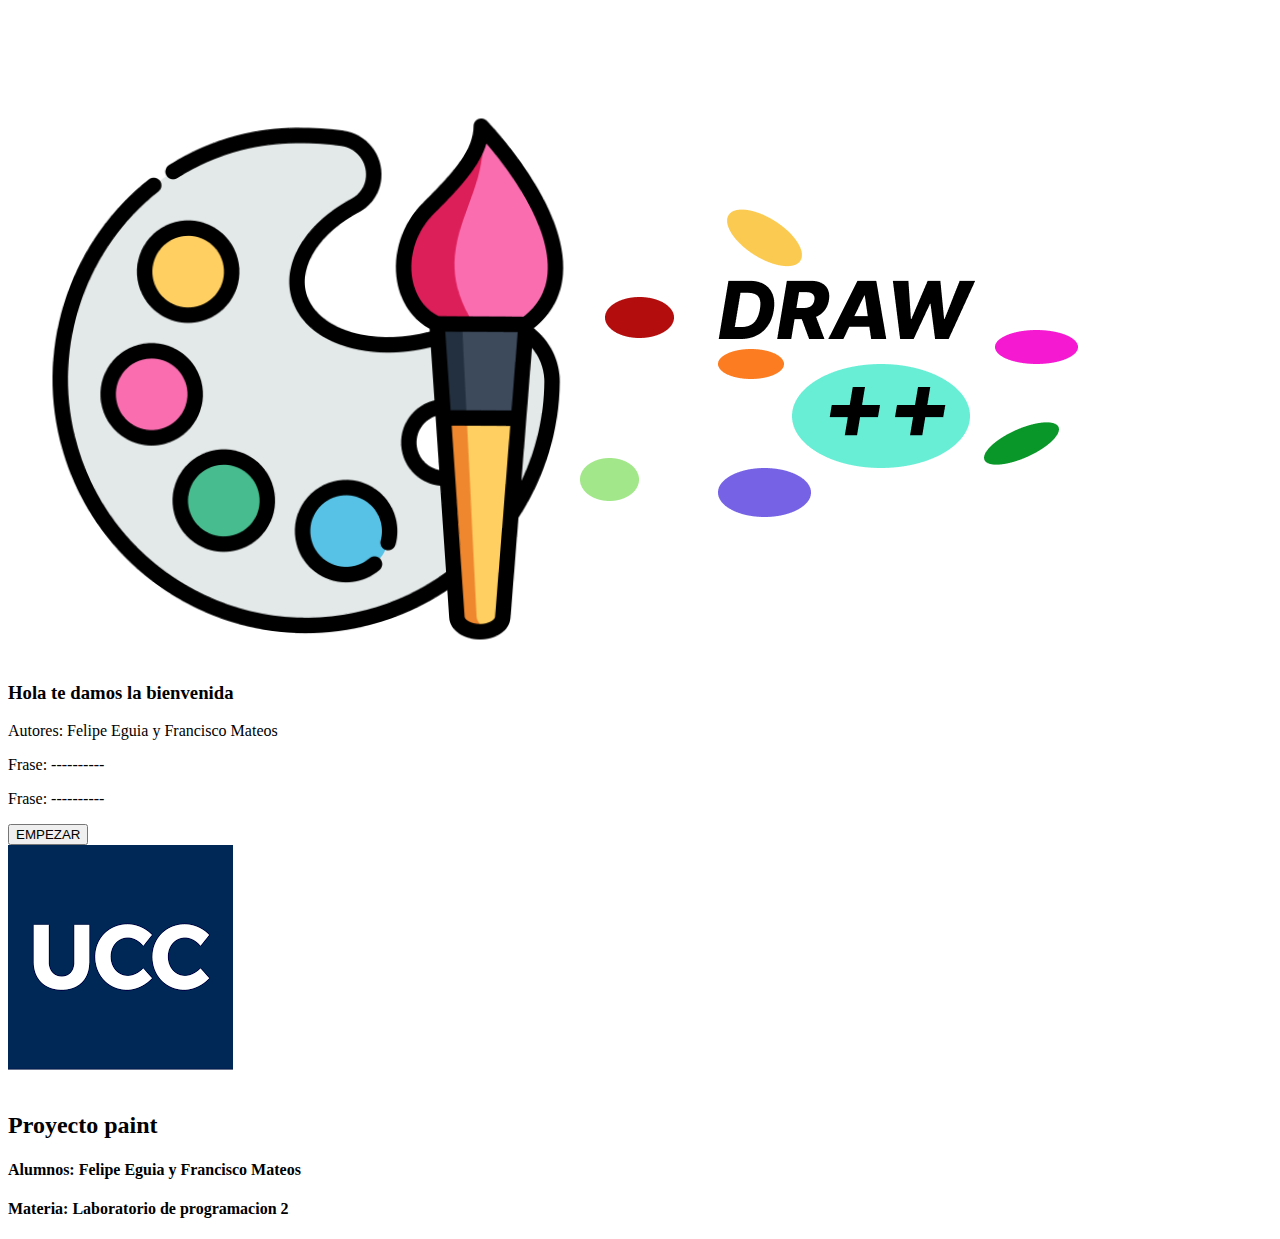
==== proyecto/Index.html @ 3b0e4953 "Commit inicial" ====
<!DOCTYPE html>
<html>
<head>
        <meta charset="utf-8">
	    <meta name="viewport" content="width=device-width, initial-scale=1">
	    <title>Draw++</title>
        <link rel="stylesheet" type="text/css" href="./resources/css/Index.css">
        <link href="https://fonts.googleapis.com/css2?family=Raleway:wght@200&display=swap" rel="stylesheet">
        <link rel="icon" href="" type="image" sizes="3232">
    
</head>

<body>
    <nav>
            <img src="./Resources/images/Frame_1_1.png"> 
    </nav>
    

    <div id="bienvenida">
        <h3>Hola te damos la bienvenida </h3>
    </div>

    <section class="section1" id="Info">
        <span>Autores: Felipe Eguia y Francisco Mateos</span>
        <p>Frase: ----------</p>
        <p>Frase: ----------</p>
    </section>

    <section class="section2" id="empezar">
        
        <button id="empezar">EMPEZAR</button>
        
    </section>
    
    <footer>
        <img id="ucclogo" src="./Resources/images/ucclogo.png">
		<section class="section3" id="pie"><br>
            <h2>Proyecto paint</h2>
			<h4>Alumnos: Felipe Eguia y Francisco Mateos</h4>
			<h4>Materia: Laboratorio de programacion 2</h4>

		</section>
	</footer>


</body>
</html>
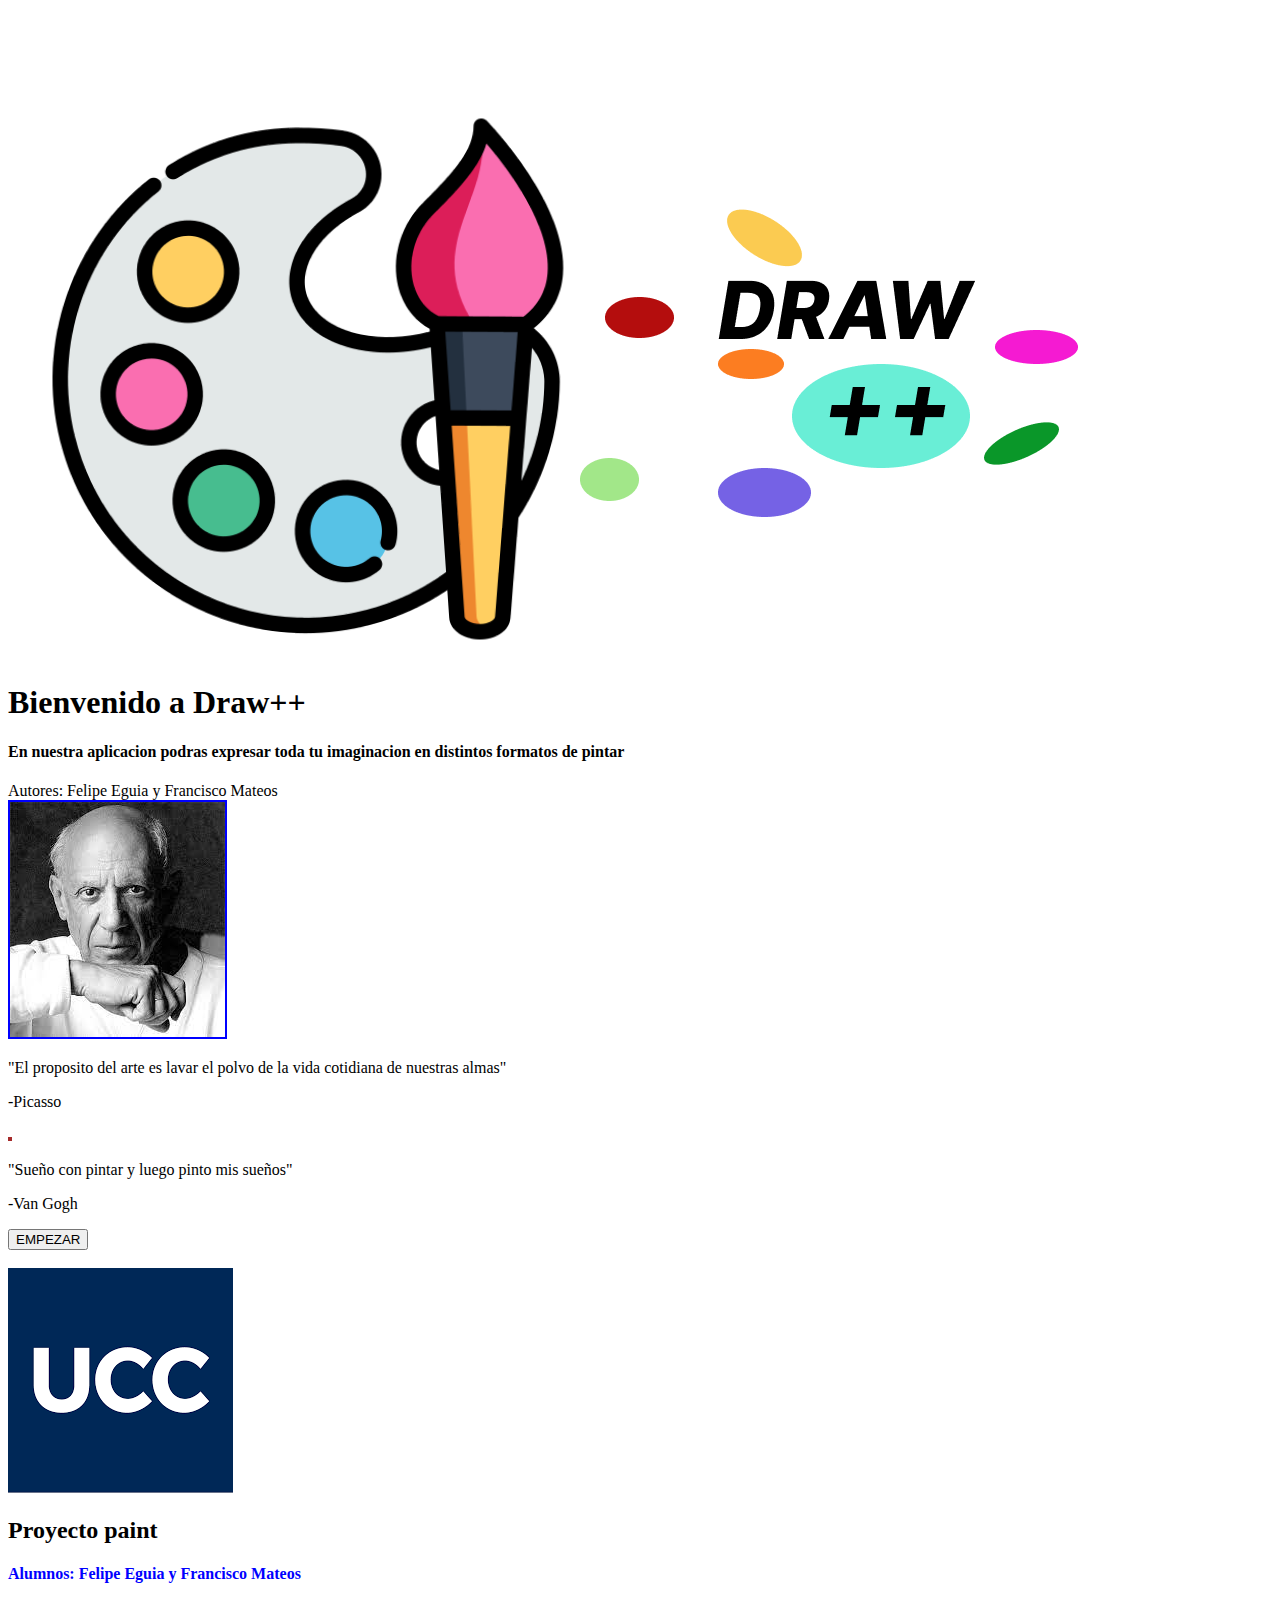
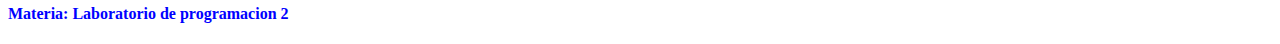
==== commit 25f1f1a2: "act" ====
--- a/proyecto/Index.html
+++ b/proyecto/Index.html
@@ -2,46 +2,61 @@
 <html>
 <head>
         <meta charset="utf-8">
-	    <meta name="viewport" content="width=device-width, initial-scale=1">
+	    <meta name="autores" content="Felipe Eguia y Francisco Mateos">
+        <meta name="Descripcion" content="Proyecto de laboratorio de computacion 2. Temas: html y css.">
+        <meta name="Pagina" content="Pagina web orientada al coloreo y creacion de dibujos.">
 	    <title>Draw++</title>
         <link rel="stylesheet" type="text/css" href="./resources/css/Index.css">
         <link href="https://fonts.googleapis.com/css2?family=Raleway:wght@200&display=swap" rel="stylesheet">
         <link rel="icon" href="" type="image" sizes="3232">
+        <link rel="shortcut icon" type="image/png" href="./Resources/images/favicon.png">
     
 </head>
 
 <body>
     <nav>
-            <img src="./Resources/images/Frame_1_1.png"> 
+        <img src="./Resources/images/Frame_1_1.png"> 
     </nav>
     
 
     <div id="bienvenida">
-        <h3>Hola te damos la bienvenida </h3>
+        <h1>Bienvenido a Draw++</h1>
+        <h4>En nuestra aplicacion podras expresar toda tu imaginacion en distintos formatos de pintar</h4>
+        <span>Autores: Felipe Eguia y Francisco Mateos</span>
     </div>
 
     <section class="section1" id="Info">
-        <span>Autores: Felipe Eguia y Francisco Mateos</span>
-        <p>Frase: ----------</p>
-        <p>Frase: ----------</p>
+        <img src="./Resources/images/descarga.jpeg"alt= "" style="border: 2px solid blue" >
+        <section>
+            <p>"El proposito del arte es lavar el polvo de la vida cotidiana de nuestras almas"</p>
+            <p>-Picasso</p>
+        </section>
+        
+        <img src="./Resources/images/vang.jpeg" alt="" style="border: 2px solid brown">
+        
+        <section>
+            <p>"Sueño con pintar y luego pinto mis sueños"</p>
+            <p>-Van Gogh</p>
+        </section>
     </section>
 
-    <section class="section2" id="empezar">
+    <section class="section2" id="botonempezar">
         
-        <button id="empezar">EMPEZAR</button>
+        <a href="./segundapagina.html"><button id="empezar">EMPEZAR</button></a>
         
     </section>
     
     <footer>
-        <img id="ucclogo" src="./Resources/images/ucclogo.png">
 		<section class="section3" id="pie"><br>
+            <img id="ucclogo" src="./Resources/images/ucclogo.png">
             <h2>Proyecto paint</h2>
-			<h4>Alumnos: Felipe Eguia y Francisco Mateos</h4>
-			<h4>Materia: Laboratorio de programacion 2</h4>
+			<h4 style=" color: blue" >Alumnos: Felipe Eguia y Francisco Mateos</h4>
+			<h4 style=" color: blue">Materia: Laboratorio de programacion 2</h4>
 
 		</section>
 	</footer>
 
 
 </body>
-</html>+</html>
+
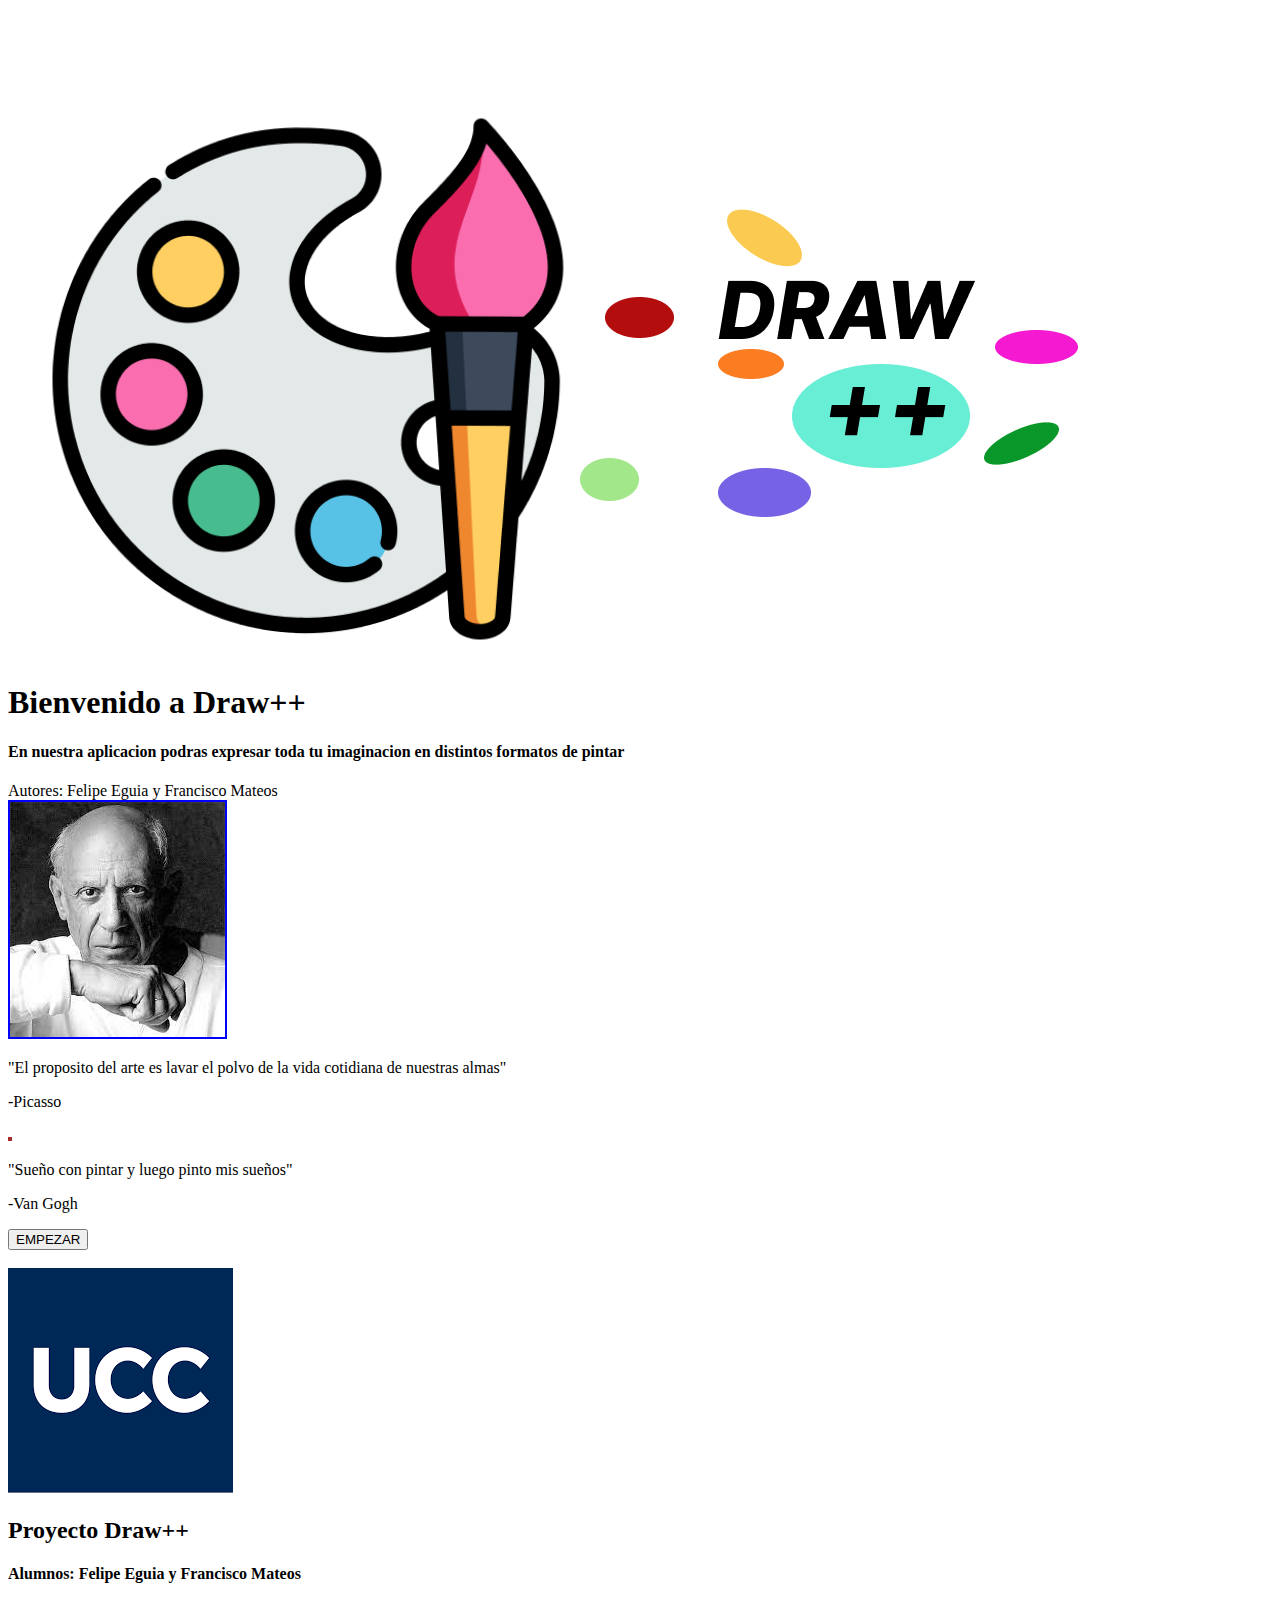
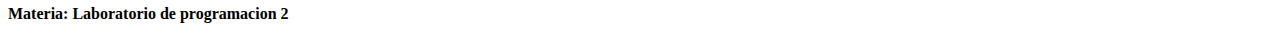
==== commit f45a7fdb: "act" ====
--- a/proyecto/Index.html
+++ b/proyecto/Index.html
@@ -17,13 +17,14 @@
     <nav>
         <img src="./Resources/images/Frame_1_1.png"> 
     </nav>
+    <header>
+        <div id="bienvenida">
+            <h1>Bienvenido a Draw++</h1>
+            <h4>En nuestra aplicacion podras expresar toda tu imaginacion en distintos formatos de pintar</h4>
+            <span>Autores: Felipe Eguia y Francisco Mateos</span>
+        </div>
+    </header>
     
-
-    <div id="bienvenida">
-        <h1>Bienvenido a Draw++</h1>
-        <h4>En nuestra aplicacion podras expresar toda tu imaginacion en distintos formatos de pintar</h4>
-        <span>Autores: Felipe Eguia y Francisco Mateos</span>
-    </div>
 
     <section class="section1" id="Info">
         <img src="./Resources/images/descarga.jpeg"alt= "" style="border: 2px solid blue" >
@@ -47,13 +48,15 @@
     </section>
     
     <footer>
-		<section class="section3" id="pie"><br>
+		<div class="section3" id="pie"><br>
             <img id="ucclogo" src="./Resources/images/ucclogo.png">
-            <h2>Proyecto paint</h2>
-			<h4 style=" color: blue" >Alumnos: Felipe Eguia y Francisco Mateos</h4>
-			<h4 style=" color: blue">Materia: Laboratorio de programacion 2</h4>
+            <section class="piedepagina" id="piedepagina">
+                <h2>Proyecto Draw++</h2>
+                <h4>Alumnos: Felipe Eguia y Francisco Mateos </h4>
+                <h4> Materia: Laboratorio de programacion 2</h4>
+            </section>
 
-		</section>
+        </div>
 	</footer>
 
 
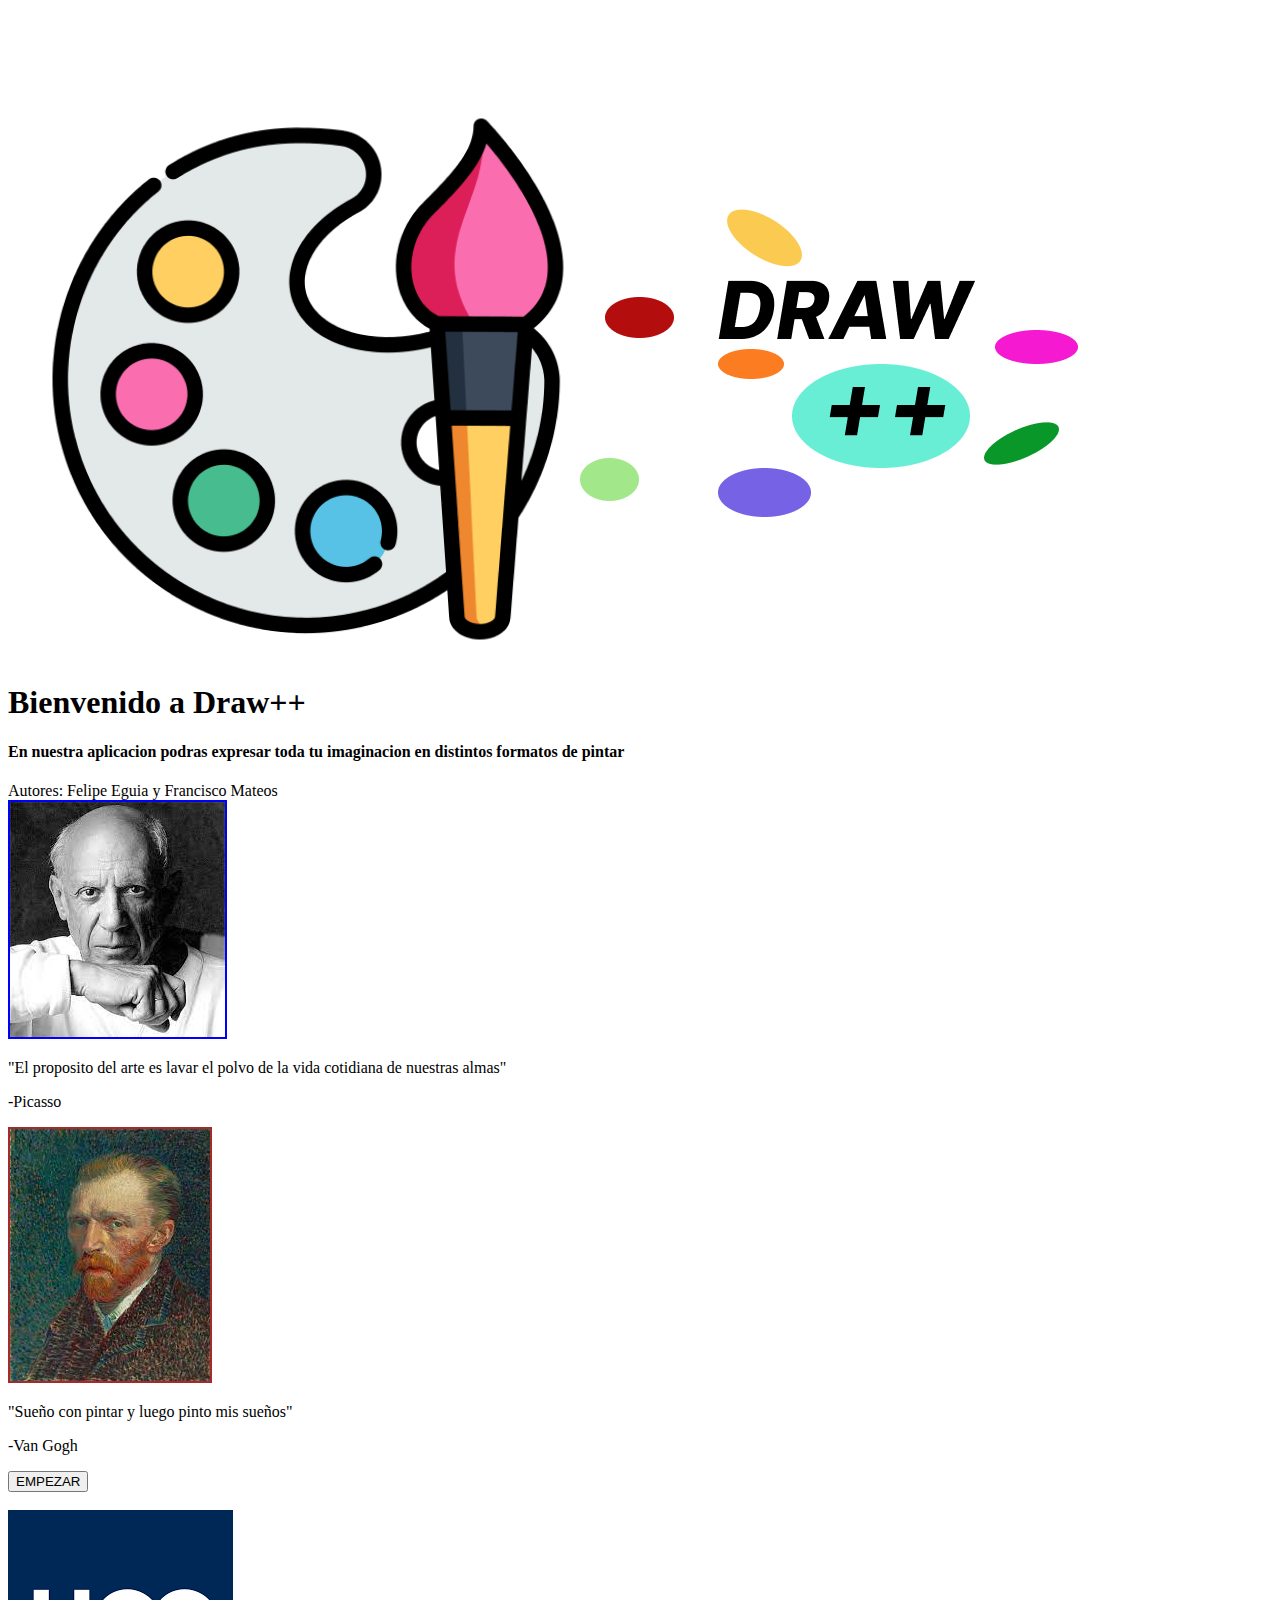
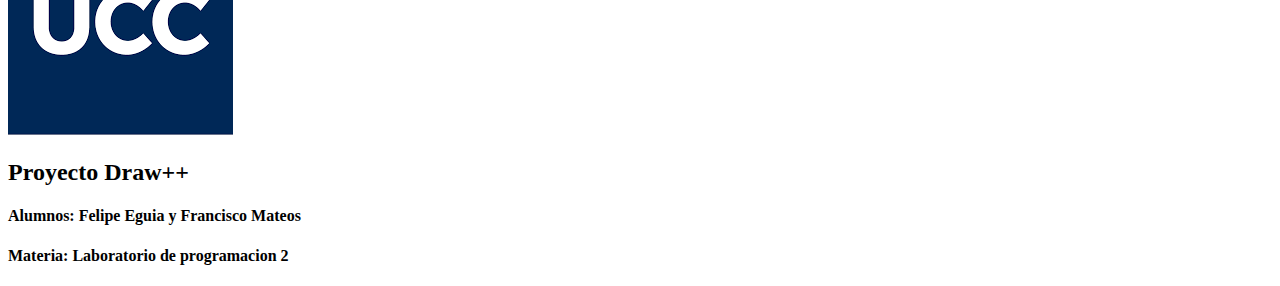
==== commit cada3fa2: "corrigiendo" ====
--- a/proyecto/Index.html
+++ b/proyecto/Index.html
@@ -1,63 +1,65 @@
 <!DOCTYPE html>
 <html>
 <head>
-        <meta charset="utf-8">
-	    <meta name="autores" content="Felipe Eguia y Francisco Mateos">
-        <meta name="Descripcion" content="Proyecto de laboratorio de computacion 2. Temas: html y css.">
-        <meta name="Pagina" content="Pagina web orientada al coloreo y creacion de dibujos.">
-	    <title>Draw++</title>
-        <link rel="stylesheet" type="text/css" href="./resources/css/Index.css">
-        <link href="https://fonts.googleapis.com/css2?family=Raleway:wght@200&display=swap" rel="stylesheet">
-        <link rel="icon" href="" type="image" sizes="3232">
-        <link rel="shortcut icon" type="image/png" href="./Resources/images/favicon.png">
-    
+    <meta charset="utf-8">
+    <meta name="autores" content="Felipe Eguia y Francisco  Tomas Mateos">
+    <meta name="Descripcion" content="Proyecto de laboratorio de computacion 2. Temas: HTML y CSS.">
+    <meta name="Pagina" content="Pagina web orientada al coloreo y creacion de dibujos.">
+    <title>Draw++</title>
+    <link rel="stylesheet" type="text/css" href="./resources/css/Index.css">
+    <link href="https://fonts.googleapis.com/css2?family=Raleway:wght@200&display=swap" rel="stylesheet">
+    <link rel="icon" href="" type="image" sizes="3232">
+    <link rel="shortcut icon" type="image/png" href="./Resources/images/favicon.png">
+
 </head>
 
 <body>
-    <nav>
-        <img src="./Resources/images/Frame_1_1.png"> 
-    </nav>
-    <header>
-        <div id="bienvenida">
-            <h1>Bienvenido a Draw++</h1>
-            <h4>En nuestra aplicacion podras expresar toda tu imaginacion en distintos formatos de pintar</h4>
-            <span>Autores: Felipe Eguia y Francisco Mateos</span>
-        </div>
-    </header>
-    
+<nav>
+    <img src="./Resources/images/Frame_1_1.png">
+</nav>
+<header>
+    <div id="bienvenida">
+        <h1>Bienvenido a Draw++</h1>
+        <h4>En nuestra aplicacion podras expresar toda tu imaginacion en distintos formatos de pintar</h4>
+        <span>Autores: Felipe Eguia y Francisco Mateos</span>
+    </div>
+</header>
 
-    <section class="section1" id="Info">
-        <img src="./Resources/images/descarga.jpeg"alt= "" style="border: 2px solid blue" >
-        <section>
-            <p>"El proposito del arte es lavar el polvo de la vida cotidiana de nuestras almas"</p>
-            <p>-Picasso</p>
-        </section>
-        
-        <img src="./Resources/images/vang.jpeg" alt="" style="border: 2px solid brown">
-        
-        <section>
-            <p>"Sueño con pintar y luego pinto mis sueños"</p>
-            <p>-Van Gogh</p>
-        </section>
+
+<section class="section1" id="Info">
+    <img src="./Resources/images/descarga.jpeg" alt="" style="border: 2px solid blue">
+    <section>
+        <p>"El proposito del arte es lavar el polvo de la vida cotidiana de nuestras almas"</p>
+        <p>-Picasso</p>
     </section>
 
-    <section class="section2" id="botonempezar">
-        
-        <a href="./segundapagina.html"><button id="empezar">EMPEZAR</button></a>
-        
+    <img src="./Resources/images/vang.jpeg" alt="" style="border: 2px solid brown">
+
+    <section>
+        <p>"Sueño con pintar y luego pinto mis sueños"</p>
+        <p>-Van Gogh</p>
     </section>
-    
-    <footer>
-		<div class="section3" id="pie"><br>
-            <img id="ucclogo" src="./Resources/images/ucclogo.png">
-            <section class="piedepagina" id="piedepagina">
-                <h2>Proyecto Draw++</h2>
-                <h4>Alumnos: Felipe Eguia y Francisco Mateos </h4>
-                <h4> Materia: Laboratorio de programacion 2</h4>
-            </section>
+</section>
 
-        </div>
-	</footer>
+<section class="section2" id="botonempezar">
+
+    <a href="./segundapagina.html">
+        <button id="empezar">EMPEZAR</button>
+    </a>
+
+</section>
+
+<footer>
+    <div class="section3" id="pie"><br>
+        <img id="ucclogo" src="./Resources/images/ucclogo.png">
+        <section class="piedepagina" id="piedepagina">
+            <h2>Proyecto Draw++</h2>
+            <h4>Alumnos: Felipe Eguia y Francisco Mateos </h4>
+            <h4> Materia: Laboratorio de programacion 2</h4>
+        </section>
+
+    </div>
+</footer>
 
 
 </body>
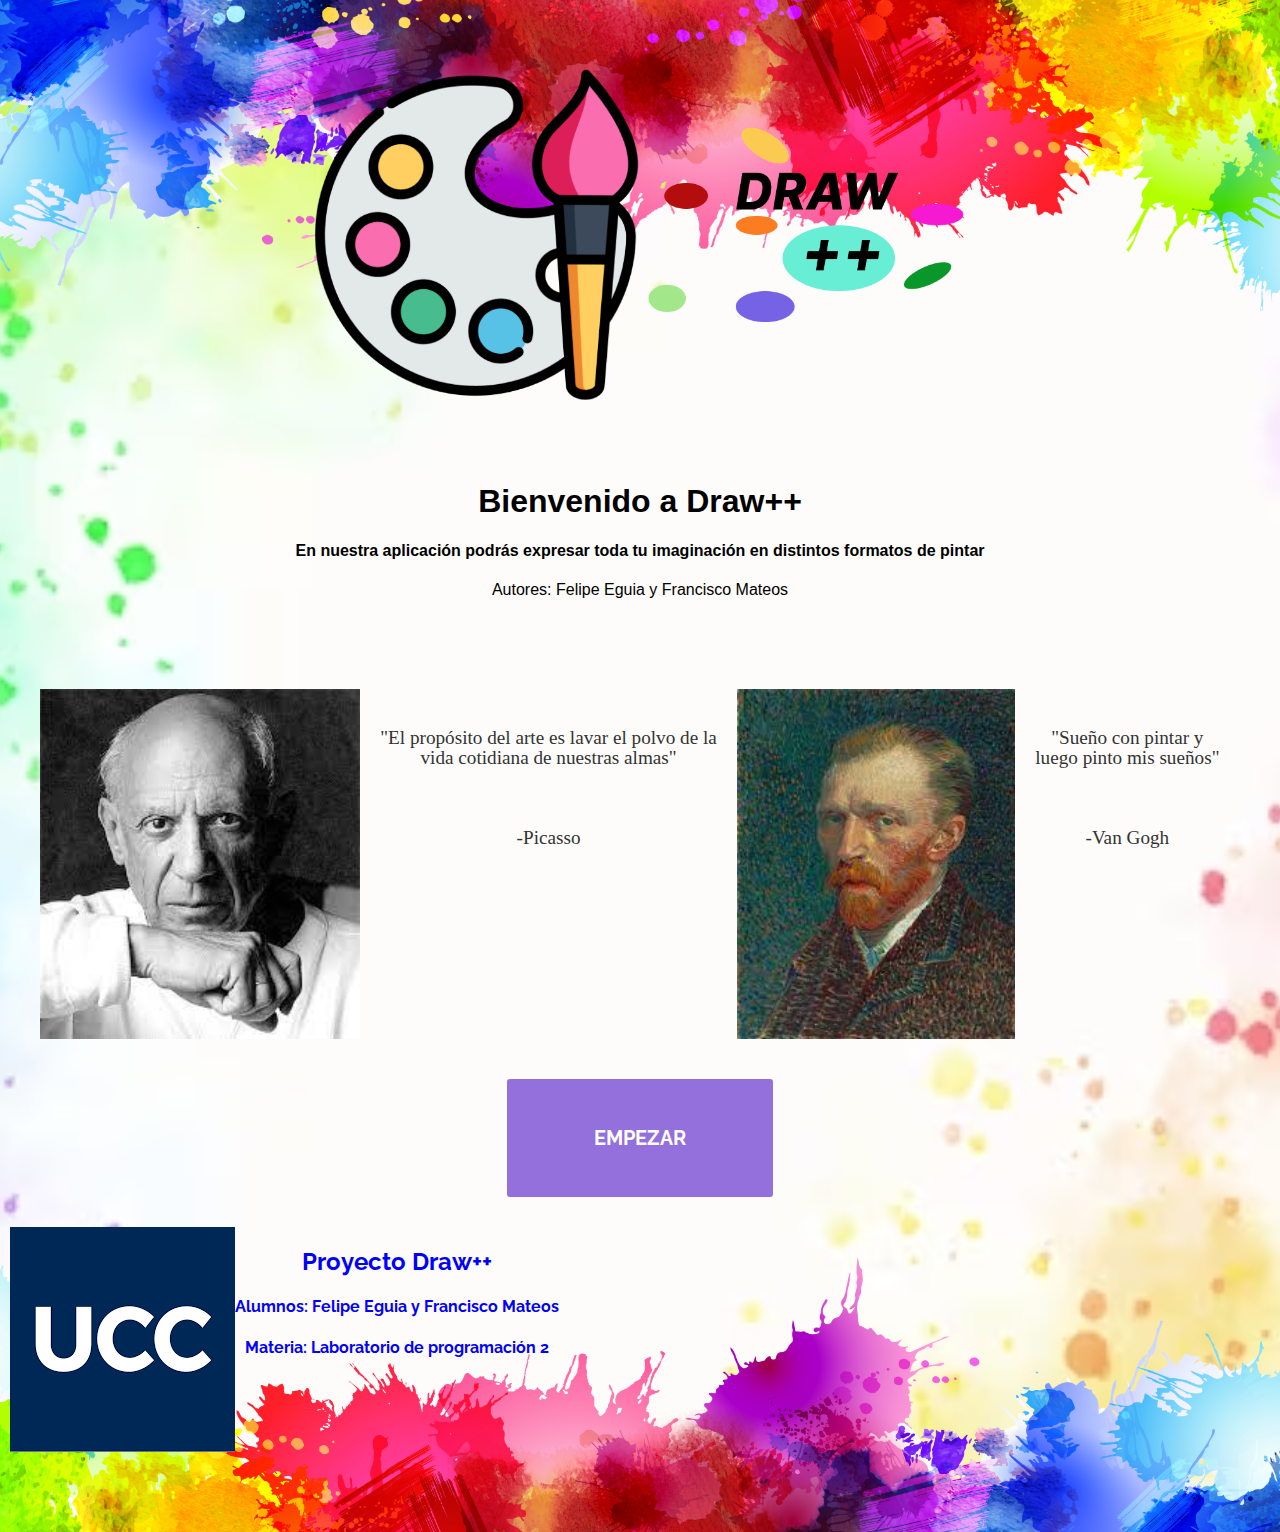
==== commit 9b36fb49: "act" ====
--- a/proyecto/Index.html
+++ b/proyecto/Index.html
@@ -6,7 +6,7 @@
     <meta name="Descripcion" content="Proyecto de laboratorio de computacion 2. Temas: HTML y CSS.">
     <meta name="Pagina" content="Pagina web orientada al coloreo y creacion de dibujos.">
     <title>Draw++</title>
-    <link rel="stylesheet" type="text/css" href="./resources/css/Index.css">
+    <link rel="stylesheet" type="text/css" href="./Resources/css/Index.css">
     <link href="https://fonts.googleapis.com/css2?family=Raleway:wght@200&display=swap" rel="stylesheet">
     <link rel="icon" href="" type="image" sizes="3232">
     <link rel="shortcut icon" type="image/png" href="./Resources/images/favicon.png">
@@ -15,25 +15,25 @@
 
 <body>
 <nav>
-    <img src="./Resources/images/Frame_1_1.png">
+    <img src="./Resources/images/Frame_1_1.png" alt="Logo de la pàgina">
 </nav>
 <header>
     <div id="bienvenida">
         <h1>Bienvenido a Draw++</h1>
-        <h4>En nuestra aplicacion podras expresar toda tu imaginacion en distintos formatos de pintar</h4>
+        <h4>En nuestra aplicación podrás expresar toda tu imaginación en distintos formatos de pintar</h4>
         <span>Autores: Felipe Eguia y Francisco Mateos</span>
     </div>
 </header>
 
 
 <section class="section1" id="Info">
-    <img src="./Resources/images/descarga.jpeg" alt="" style="border: 2px solid blue">
+    <img src="./Resources/images/descarga.jpeg" alt="Imagien Picasso">
     <section>
-        <p>"El proposito del arte es lavar el polvo de la vida cotidiana de nuestras almas"</p>
+        <p>"El propósito del arte es lavar el polvo de la vida cotidiana de nuestras almas"</p>
         <p>-Picasso</p>
     </section>
 
-    <img src="./Resources/images/vang.jpeg" alt="" style="border: 2px solid brown">
+    <img src="./Resources/images/vang.jpeg" alt="Imagen Van Gogh">
 
     <section>
         <p>"Sueño con pintar y luego pinto mis sueños"</p>
@@ -51,11 +51,11 @@
 
 <footer>
     <div class="section3" id="pie"><br>
-        <img id="ucclogo" src="./Resources/images/ucclogo.png">
+        <img id="ucclogo" src="./Resources/images/ucclogo.png" alt="Logo UCC">
         <section class="piedepagina" id="piedepagina">
             <h2>Proyecto Draw++</h2>
             <h4>Alumnos: Felipe Eguia y Francisco Mateos </h4>
-            <h4> Materia: Laboratorio de programacion 2</h4>
+            <h4> Materia: Laboratorio de programación 2</h4>
         </section>
 
     </div>
--- a/proyecto/Resources/css/Index.css
+++ b/proyecto/Resources/css/Index.css
@@ -0,0 +1,113 @@
+html, body {
+    margin: 0;
+    padding: 0;
+    box-sizing: border-box;
+    font-size: 16px;
+    background-image: url("../images/fondito2.png");
+
+    background-position: center;
+    background-size: cover;
+
+}
+
+nav {
+    margin-top: 0px;
+    text-align: center;
+    background-image: url("../images/fondoarriba2.png");
+    background-size: cover;
+    background-position: bottom center;
+    height: 25.75rem;
+    width: 100%;
+
+}
+
+nav img {
+    background-size: cover;
+    height: 100%;
+
+}
+
+
+nav h3 {
+    font-family: Relaway, sans-serif;
+    color: aliceblue;
+    font-weight: 300;
+    font-size: 25px;
+    letter-spacing: 2px;
+    padding: 15px;
+}
+
+
+#bienvenida {
+    font-family: Relaway, sans-serif;
+    text-align: center;
+    padding: 50px;
+}
+
+.section1 {
+    margin: 0 auto;
+    padding: 2.5em;
+    text-align: center;
+    display: flex;
+}
+
+.section1 p {
+    line-height: 20px;
+    padding: 20px 20px;
+    margin-bottom: 20px;
+    color: #333;
+    font-family: cursive;
+    font-size: 1.2rem;
+}
+
+.section1 img {
+    height: 350px;
+    width: 350px;
+
+}
+
+
+.section2 {
+    text-align: center;
+}
+
+#empezar {
+    font-family: Raleway, sans-serif;
+    padding: 40px 80px;
+    border: 7px solid mediumpurple;
+    border-radius: 3px;
+    font-size: 20px;
+    font-weight: 700;
+    text-align: center;
+    background-color: mediumpurple;
+    color: white;
+    font-weight: bolder;
+}
+
+
+footer {
+    background-image: url("../images/fondoabajo2.png");
+    background-size: cover;
+    color: blue;
+    padding: 20px 0 80px 10px;
+    text-align: center;
+    margin-top: 10px;
+}
+
+.section3 {
+    text-align: center;
+    font-family: Raleway, sans-serif;
+    display: flex;
+
+
+}
+
+#ucclogo {
+    float: left;
+}
+
+.piedepagina {
+    text-align: center;
+}
+
+
